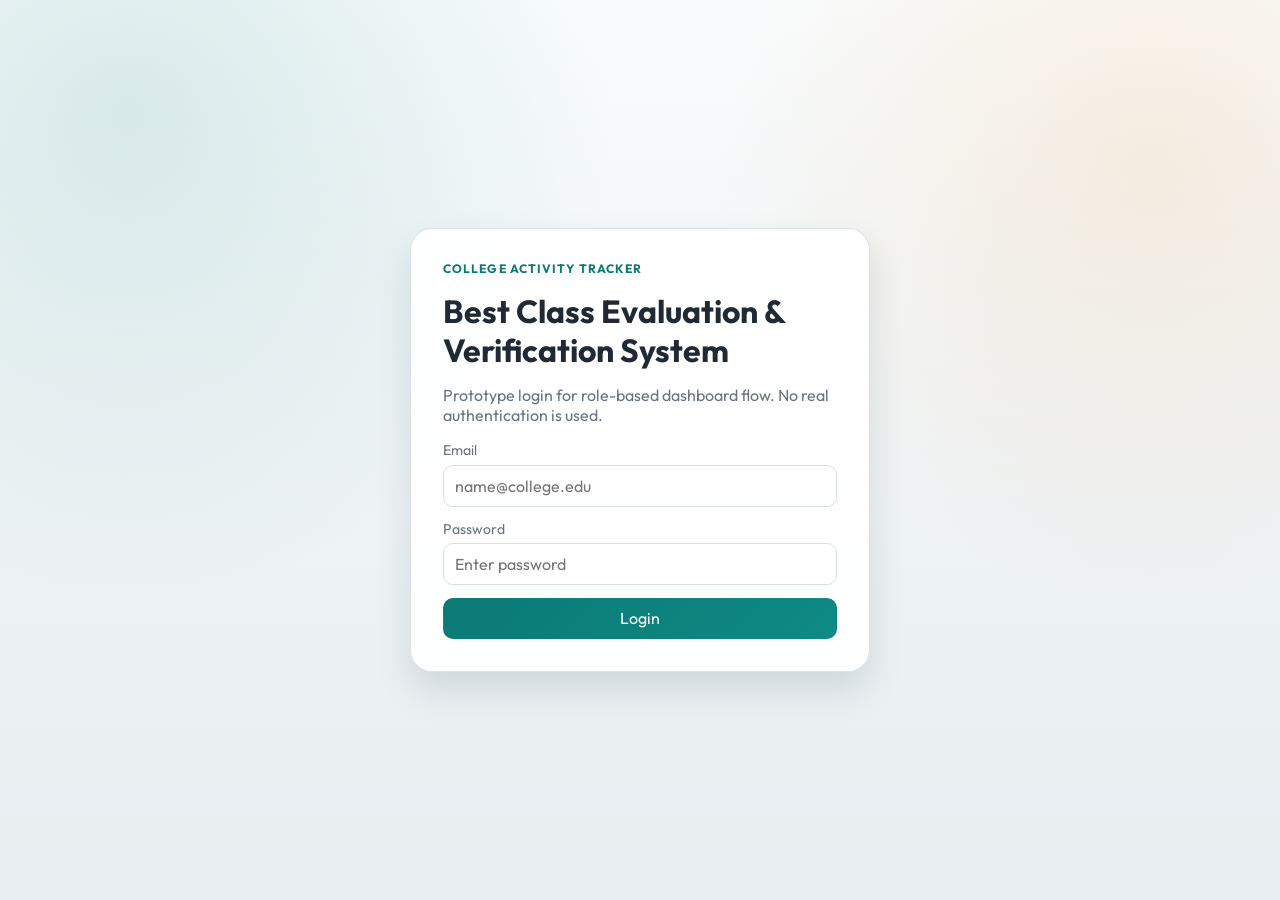
==== index.html @ 15ebf062 "demo ready" ====
<!DOCTYPE html>
<html lang="en">
<head>
  <meta charset="UTF-8" />
  <meta name="viewport" content="width=device-width, initial-scale=1.0" />
  <title>Best Class Evaluation & Verification System</title>
  <link rel="stylesheet" href="style.css" />
</head>
<body>
  <div id="login-screen" class="login-screen">
    <div class="login-card">
      <p class="eyebrow">College Activity Tracker</p>
      <h1>Best Class Evaluation &amp; Verification System</h1>
      <p class="muted">Prototype login for role-based dashboard flow. No real authentication is used.</p>

      <form id="login-form" class="stack-form">
        <div class="field">
          <label for="login-email">Email</label>
          <input id="login-email" name="email" type="email" placeholder="name@college.edu" required />
        </div>

        <div class="field">
          <label for="login-password">Password</label>
          <input id="login-password" name="password" type="password" placeholder="Enter password" required />
        </div>

        <button type="submit" class="btn primary full">Login</button>
      </form>
    </div>
  </div>

  <div id="app-shell" class="app-shell hidden">
    <aside id="sidebar" class="sidebar">
      <div class="brand">
        <div class="brand-mark">BC</div>
        <div>
          <h2>Best Class</h2>
          <p>Evaluation Panel</p>
        </div>
      </div>

      <nav class="sidebar-nav">
        <ul id="sidebar-nav"></ul>
      </nav>

      <div class="sidebar-foot">
        <p id="sidebar-role-label">Student</p>
      </div>
    </aside>

    <div class="main-shell">
      <header class="topbar">
        <button id="menu-toggle" class="menu-toggle" type="button" aria-label="Toggle sidebar">
          <span></span>
          <span></span>
          <span></span>
        </button>

        <div class="topbar-title">
          <h2 id="topbar-heading">Dashboard</h2>
          <p id="topbar-subheading">Role-based prototype mode</p>
        </div>

        <div class="topbar-controls">
          <div class="field compact">
            <label for="role-switcher">Role</label>
            <select id="role-switcher">
              <option value="student">Student</option>
              <option value="teacher">Class Teacher</option>
              <option value="evaluator">Evaluator</option>
              <option value="admin">Admin</option>
              <option value="hod">HOD / IQAC</option>
            </select>
          </div>

          <button id="logout-btn" type="button" class="btn ghost">Logout</button>
        </div>
      </header>

      <main id="page-content" class="page-content"></main>
    </div>
  </div>

  <div id="toast-container" class="toast-container"></div>
  <script src="script.js"></script>
</body>
</html>
---- style.css ----
@import url("https://fonts.googleapis.com/css2?family=Outfit:wght@400;500;600;700&display=swap");

:root {
  --bg: #eff4f5;
  --panel: #ffffff;
  --panel-soft: #f6fafb;
  --text: #1f2a34;
  --text-soft: #667481;
  --primary: #0b7a75;
  --primary-dark: #075f5b;
  --accent: #ef9b3f;
  --danger: #c84545;
  --warn: #c88b15;
  --success: #1e8c56;
  --border: #d7e0e4;
  --shadow: 0 18px 36px rgba(11, 36, 52, 0.12);
}

* {
  box-sizing: border-box;
}

html,
body {
  margin: 0;
  min-height: 100%;
}

body {
  font-family: "Outfit", "Segoe UI", Tahoma, sans-serif;
  color: var(--text);
  background:
    radial-gradient(circle at 10% 12%, rgba(9, 122, 117, 0.13), transparent 35%),
    radial-gradient(circle at 90% 18%, rgba(239, 155, 63, 0.14), transparent 32%),
    linear-gradient(180deg, #f9fcfd 0%, #edf2f4 65%, #e8eef1 100%);
}

.hidden {
  display: none !important;
}

h1,
h2,
h3,
h4,
p {
  margin: 0;
}

.muted {
  color: var(--text-soft);
}

.eyebrow {
  text-transform: uppercase;
  letter-spacing: 0.09em;
  font-size: 0.76rem;
  font-weight: 700;
  color: var(--primary);
}

.login-screen {
  min-height: 100vh;
  display: grid;
  place-items: center;
  padding: 1.4rem;
}

.login-card {
  width: min(460px, 100%);
  padding: 2rem;
  background: rgba(255, 255, 255, 0.95);
  border-radius: 22px;
  border: 1px solid rgba(215, 224, 228, 0.9);
  box-shadow: var(--shadow);
  display: grid;
  gap: 1rem;
}

.login-card h1 {
  font-size: clamp(1.35rem, 2.6vw, 2rem);
  line-height: 1.2;
}

.app-shell {
  min-height: 100vh;
  display: grid;
  grid-template-columns: 280px 1fr;
}

.sidebar {
  padding: 1.3rem;
  background:
    linear-gradient(165deg, #0d2f43 0%, #0c3f52 45%, #11626a 100%);
  color: #f5fbff;
  display: grid;
  grid-template-rows: auto 1fr auto;
  gap: 1.4rem;
  border-right: 1px solid rgba(255, 255, 255, 0.08);
}

.brand {
  display: flex;
  align-items: center;
  gap: 0.8rem;
}

.brand-mark {
  width: 42px;
  height: 42px;
  border-radius: 12px;
  display: grid;
  place-items: center;
  font-weight: 700;
  color: #05323a;
  background: linear-gradient(140deg, #9fe6df, #ffe2c0);
}

.brand h2 {
  font-size: 1.02rem;
}

.brand p {
  font-size: 0.84rem;
  opacity: 0.78;
}

.sidebar-nav ul {
  list-style: none;
  margin: 0;
  padding: 0;
  display: grid;
  gap: 0.6rem;
}

.nav-item {
  width: 100%;
  border: 1px solid transparent;
  border-radius: 12px;
  background: rgba(255, 255, 255, 0.05);
  color: #e7f7ff;
  font: inherit;
  text-align: left;
  padding: 0.8rem 0.9rem;
  cursor: pointer;
  transition: 0.22s ease;
}

.nav-item:hover {
  background: rgba(255, 255, 255, 0.13);
}

.nav-item.active {
  border-color: rgba(255, 255, 255, 0.35);
  background: rgba(255, 255, 255, 0.2);
  color: #ffffff;
}

.sidebar-foot {
  border: 1px solid rgba(255, 255, 255, 0.2);
  border-radius: 12px;
  padding: 0.75rem;
  font-size: 0.92rem;
  color: #dcf6ff;
}

.main-shell {
  display: grid;
  grid-template-rows: auto 1fr;
}

.topbar {
  position: sticky;
  top: 0;
  z-index: 10;
  display: flex;
  align-items: center;
  justify-content: space-between;
  gap: 1rem;
  padding: 0.9rem 1.3rem;
  border-bottom: 1px solid var(--border);
  background: rgba(253, 255, 255, 0.95);
  backdrop-filter: blur(8px);
}

.topbar-title h2 {
  font-size: clamp(1rem, 2.3vw, 1.35rem);
}

.topbar-title p {
  color: var(--text-soft);
  font-size: 0.88rem;
}

.topbar-controls {
  display: flex;
  align-items: end;
  gap: 0.75rem;
}

.menu-toggle {
  width: 42px;
  height: 42px;
  border-radius: 10px;
  border: 1px solid var(--border);
  background: #ffffff;
  display: none;
  flex-direction: column;
  justify-content: center;
  gap: 4px;
  padding: 0.45rem;
  cursor: pointer;
}

.menu-toggle span {
  display: block;
  width: 100%;
  height: 2px;
  background: #24455d;
}

.page-content {
  padding: 1.3rem;
  display: grid;
  gap: 1rem;
}

.section-header {
  display: flex;
  align-items: center;
  justify-content: space-between;
  flex-wrap: wrap;
  gap: 0.6rem;
}

.section-header h1 {
  font-size: clamp(1.15rem, 2.3vw, 1.55rem);
}

.cards-grid {
  display: grid;
  gap: 0.9rem;
}

.stats-grid {
  grid-template-columns: repeat(auto-fit, minmax(160px, 1fr));
}

.two-panel-grid {
  grid-template-columns: repeat(auto-fit, minmax(280px, 1fr));
}

.stat-card {
  background: var(--panel);
  border: 1px solid var(--border);
  border-radius: 16px;
  padding: 0.95rem;
  box-shadow: 0 8px 18px rgba(17, 55, 80, 0.07);
}

.stat-card p {
  color: var(--text-soft);
  font-size: 0.9rem;
}

.stat-card h3 {
  margin-top: 0.4rem;
  font-size: 1.5rem;
}

.panel {
  background: var(--panel);
  border: 1px solid var(--border);
  border-radius: 16px;
  padding: 1rem;
  box-shadow: 0 10px 20px rgba(18, 50, 73, 0.06);
}

.panel-head {
  display: flex;
  align-items: center;
  justify-content: space-between;
  flex-wrap: wrap;
  gap: 0.7rem;
  margin-bottom: 0.8rem;
}

.stack-form {
  display: grid;
  gap: 0.8rem;
}

.stack-form.two-col {
  grid-template-columns: repeat(2, minmax(140px, 1fr));
}

.stack-form.two-col .full-span {
  grid-column: 1 / -1;
}

.field {
  display: grid;
  gap: 0.36rem;
}

.field label {
  font-size: 0.88rem;
  color: var(--text-soft);
}

.field input,
.field textarea,
.field select {
  width: 100%;
  font: inherit;
  border: 1px solid var(--border);
  border-radius: 10px;
  background: #ffffff;
  color: var(--text);
  padding: 0.62rem 0.68rem;
}

.field input:focus,
.field textarea:focus,
.field select:focus {
  outline: none;
  border-color: rgba(11, 122, 117, 0.7);
  box-shadow: 0 0 0 4px rgba(11, 122, 117, 0.14);
}

.field textarea {
  min-height: 96px;
  resize: vertical;
}

.field.compact {
  min-width: 190px;
}

.btn {
  font: inherit;
  border: 1px solid transparent;
  border-radius: 10px;
  padding: 0.58rem 0.95rem;
  cursor: pointer;
  transition: 0.2s ease;
}

.btn.full {
  width: 100%;
}

.btn.primary {
  background: linear-gradient(135deg, var(--primary), #0f8a85);
  color: #ffffff;
}

.btn.primary:hover {
  filter: brightness(1.05);
}

.btn.ghost {
  background: #ffffff;
  border-color: var(--border);
  color: #1f3445;
}

.btn.success {
  background: #e4f5eb;
  border-color: #c8ebd7;
  color: #11683d;
}

.btn.danger {
  background: #fde9e9;
  border-color: #f4c7c7;
  color: #9c2f2f;
}

.btn.warn {
  background: #fef2df;
  border-color: #f7ddb1;
  color: #9b6d11;
}

.button-row {
  display: flex;
  align-items: center;
  gap: 0.52rem;
  flex-wrap: wrap;
}

.table-wrap {
  width: 100%;
  overflow-x: auto;
}

table {
  width: 100%;
  border-collapse: collapse;
}

thead th {
  background: #f3f8fa;
  color: #415564;
  text-align: left;
  padding: 0.72rem;
  font-size: 0.85rem;
  font-weight: 600;
  border-bottom: 1px solid var(--border);
}

tbody td {
  padding: 0.74rem;
  border-bottom: 1px solid #edf1f4;
  font-size: 0.95rem;
}

.empty-row,
.empty-state {
  color: var(--text-soft);
  text-align: center;
  padding: 1rem;
}

.submission-grid {
  display: grid;
  grid-template-columns: repeat(auto-fit, minmax(280px, 1fr));
  gap: 0.9rem;
}

.submission-card {
  border: 1px solid var(--border);
  border-radius: 15px;
  padding: 0.9rem;
  display: grid;
  gap: 0.65rem;
  background: linear-gradient(160deg, #ffffff, #fbfdff);
}

.submission-head {
  display: flex;
  align-items: start;
  justify-content: space-between;
  gap: 0.8rem;
}

.submission-head h4 {
  font-size: 1rem;
}

.meta-list {
  display: grid;
  gap: 0.35rem;
  color: #465969;
  font-size: 0.92rem;
}

.status-pill {
  border-radius: 999px;
  font-size: 0.76rem;
  font-weight: 600;
  padding: 0.22rem 0.64rem;
  display: inline-block;
  white-space: nowrap;
}

.status-approved {
  background: #e3f7ea;
  color: #157043;
}

.status-rejected {
  background: #fde7e7;
  color: #a53030;
}

.status-pending {
  background: #fff4da;
  color: #92620f;
}

.status-correction {
  background: #f0ecff;
  color: #5644a2;
}

.status-neutral {
  background: #ecf2f5;
  color: #536573;
}

.leaderboard {
  display: grid;
  gap: 0.55rem;
}

.leaderboard-row {
  border: 1px solid var(--border);
  border-radius: 14px;
  padding: 0.72rem;
  display: grid;
  grid-template-columns: 52px 1fr auto;
  align-items: center;
  gap: 0.8rem;
  background: #ffffff;
}

.leaderboard-row.top-1 {
  border-color: #ebd08f;
  background: linear-gradient(140deg, #fff9e8, #fffef5);
}

.leaderboard-row.top-2 {
  border-color: #ccd8de;
  background: linear-gradient(140deg, #f4f8fa, #ffffff);
}

.leaderboard-row.top-3 {
  border-color: #e5c4a0;
  background: linear-gradient(140deg, #fff4ea, #ffffff);
}

.rank-badge {
  width: 38px;
  height: 38px;
  border-radius: 10px;
  display: grid;
  place-items: center;
  background: #edf4f8;
  color: #24475d;
  font-weight: 700;
}

.leaderboard-metric {
  text-align: right;
  color: #3f5361;
  font-size: 0.92rem;
}

.toast-container {
  position: fixed;
  top: 1rem;
  right: 1rem;
  z-index: 40;
  display: grid;
  gap: 0.45rem;
}

.toast {
  min-width: 230px;
  max-width: 350px;
  border-radius: 10px;
  border: 1px solid var(--border);
  background: #ffffff;
  color: #1f3445;
  padding: 0.6rem 0.78rem;
  box-shadow: 0 10px 20px rgba(17, 42, 60, 0.16);
  transform: translateY(-6px);
  opacity: 0;
  transition: 0.2s ease;
}

.toast.show {
  transform: translateY(0);
  opacity: 1;
}

.toast-success {
  border-left: 4px solid var(--success);
}

.toast-error {
  border-left: 4px solid var(--danger);
}

.toast-warning {
  border-left: 4px solid var(--warn);
}

.toast-info {
  border-left: 4px solid var(--primary);
}

@media (max-width: 960px) {
  .app-shell {
    grid-template-columns: 1fr;
  }

  .sidebar {
    position: fixed;
    top: 0;
    bottom: 0;
    left: 0;
    width: min(85vw, 295px);
    z-index: 24;
    transform: translateX(-103%);
    transition: 0.28s ease;
  }

  .sidebar.open {
    transform: translateX(0);
  }

  .menu-toggle {
    display: flex;
  }

  .topbar {
    padding: 0.82rem 1rem;
  }

  .page-content {
    padding: 1rem;
  }
}

@media (max-width: 700px) {
  .topbar {
    flex-wrap: wrap;
  }

  .topbar-controls {
    width: 100%;
    justify-content: space-between;
  }

  .field.compact {
    min-width: 145px;
  }

  .stack-form.two-col {
    grid-template-columns: 1fr;
  }

  .leaderboard-row {
    grid-template-columns: 44px 1fr;
  }

  .leaderboard-metric {
    grid-column: 1 / -1;
    text-align: left;
  }
}
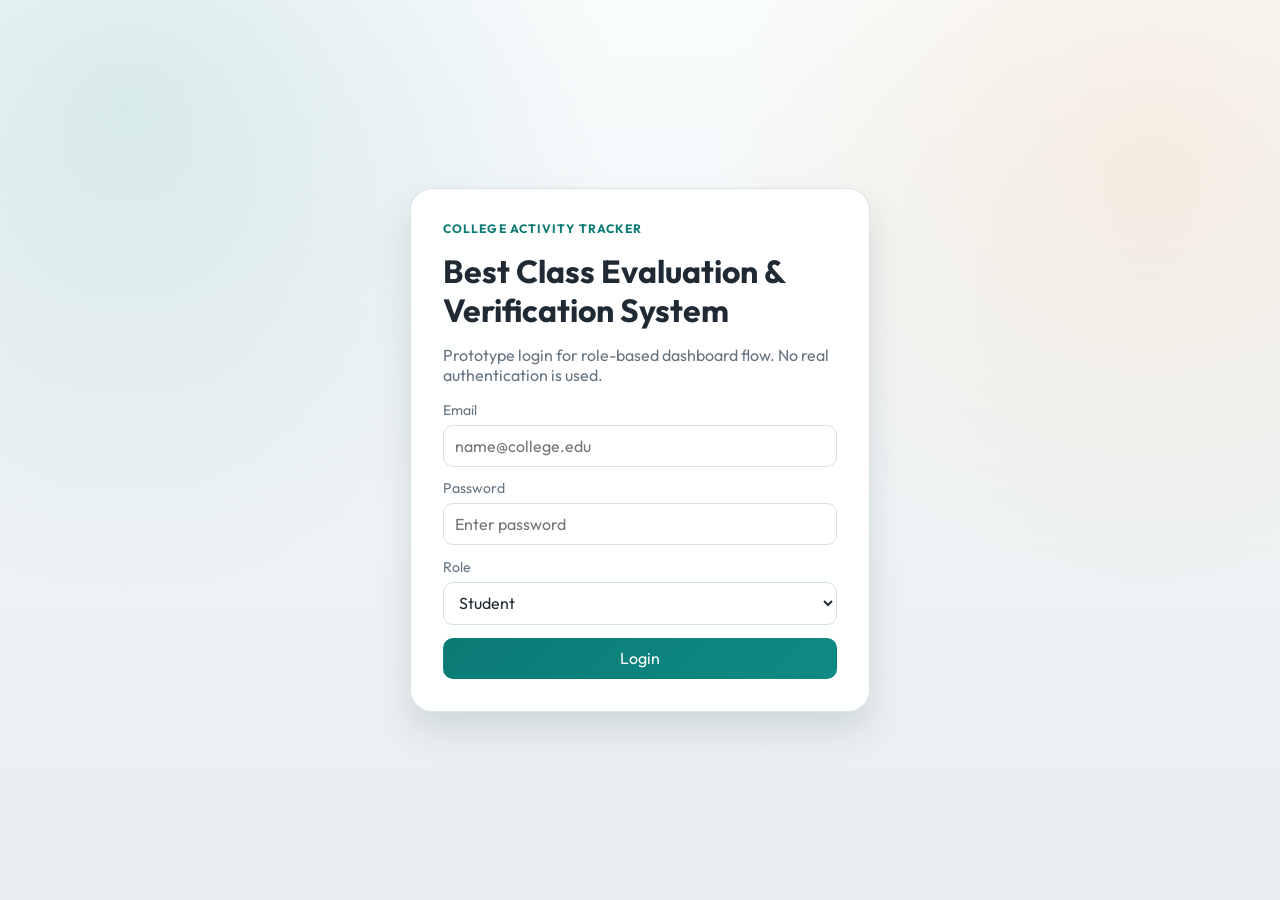
==== commit 3800d360: "Role position changed to login page" ====
--- a/index.html
+++ b/index.html
@@ -22,6 +22,17 @@
         <div class="field">
           <label for="login-password">Password</label>
           <input id="login-password" name="password" type="password" placeholder="Enter password" required />
+        </div>
+
+        <div class="field">
+          <label for="login-role">Role</label>
+          <select id="login-role" name="role" required>
+            <option value="student">Student</option>
+            <option value="teacher">Class Teacher</option>
+            <option value="evaluator">Evaluator</option>
+            <option value="admin">Admin</option>
+            <option value="hod">HOD / IQAC</option>
+          </select>
         </div>
 
         <button type="submit" class="btn primary full">Login</button>
@@ -62,17 +73,6 @@
         </div>
 
         <div class="topbar-controls">
-          <div class="field compact">
-            <label for="role-switcher">Role</label>
-            <select id="role-switcher">
-              <option value="student">Student</option>
-              <option value="teacher">Class Teacher</option>
-              <option value="evaluator">Evaluator</option>
-              <option value="admin">Admin</option>
-              <option value="hod">HOD / IQAC</option>
-            </select>
-          </div>
-
           <button id="logout-btn" type="button" class="btn ghost">Logout</button>
         </div>
       </header>
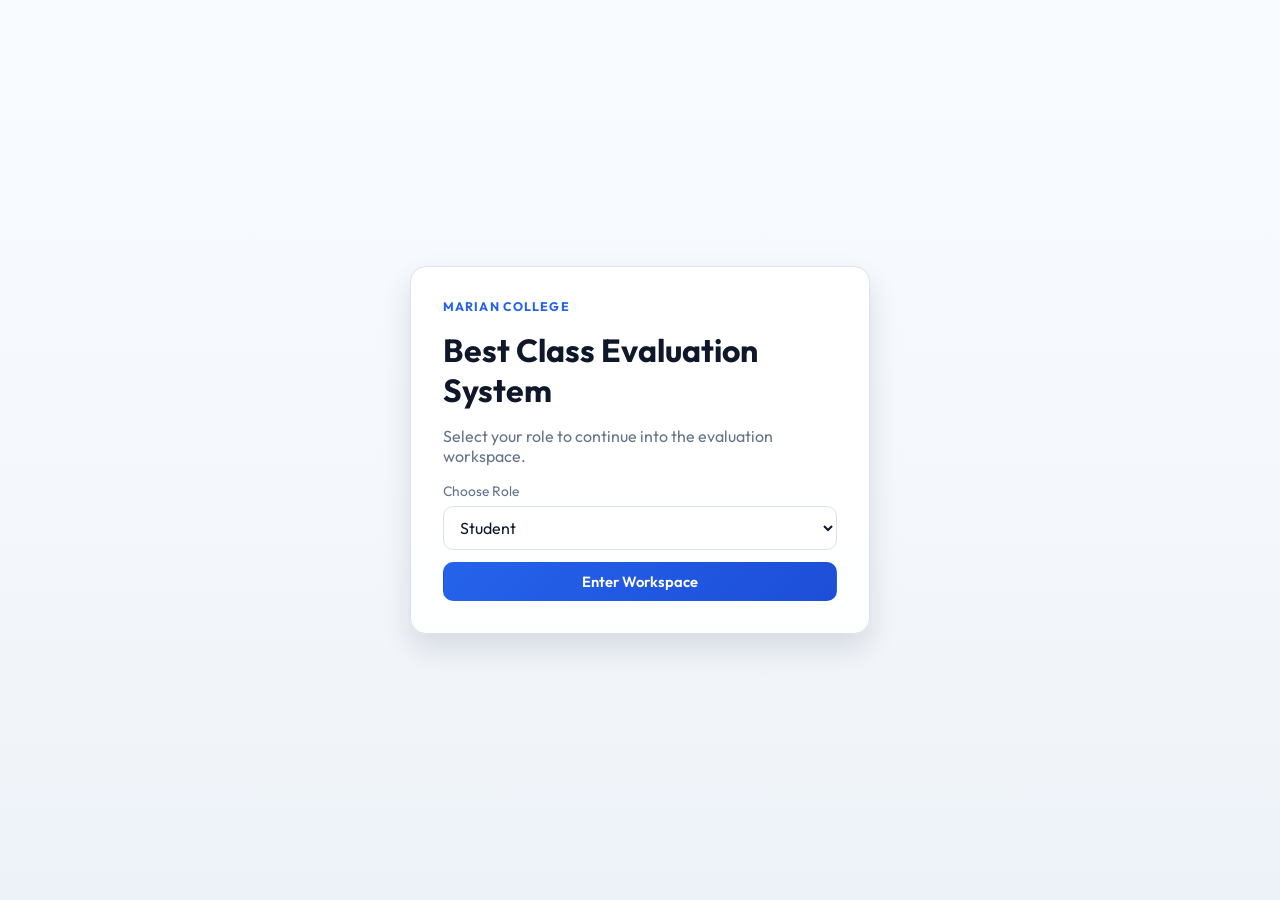
==== commit 4a8f6c67: "student and evaluator modifyed and spilted the files" ====
--- a/index.html
+++ b/index.html
@@ -9,24 +9,14 @@
 <body>
   <div id="login-screen" class="login-screen">
     <div class="login-card">
-      <p class="eyebrow">College Activity Tracker</p>
-      <h1>Best Class Evaluation &amp; Verification System</h1>
-      <p class="muted">Prototype login for role-based dashboard flow. No real authentication is used.</p>
+      <p class="eyebrow">Marian College</p>
+      <h1>Best Class Evaluation System</h1>
+      <p class="muted">Select your role to continue into the evaluation workspace.</p>
 
       <form id="login-form" class="stack-form">
         <div class="field">
-          <label for="login-email">Email</label>
-          <input id="login-email" name="email" type="email" placeholder="name@college.edu" required />
-        </div>
-
-        <div class="field">
-          <label for="login-password">Password</label>
-          <input id="login-password" name="password" type="password" placeholder="Enter password" required />
-        </div>
-
-        <div class="field">
-          <label for="login-role">Role</label>
-          <select id="login-role" name="role" required>
+          <label for="login-role">Choose Role</label>
+          <select id="login-role" name="role">
             <option value="student">Student</option>
             <option value="teacher">Class Teacher</option>
             <option value="evaluator">Evaluator</option>
@@ -35,53 +25,14 @@
           </select>
         </div>
 
-        <button type="submit" class="btn primary full">Login</button>
+        <button type="submit" class="btn primary full">Enter Workspace</button>
       </form>
     </div>
   </div>
 
-  <div id="app-shell" class="app-shell hidden">
-    <aside id="sidebar" class="sidebar">
-      <div class="brand">
-        <div class="brand-mark">BC</div>
-        <div>
-          <h2>Best Class</h2>
-          <p>Evaluation Panel</p>
-        </div>
-      </div>
-
-      <nav class="sidebar-nav">
-        <ul id="sidebar-nav"></ul>
-      </nav>
-
-      <div class="sidebar-foot">
-        <p id="sidebar-role-label">Student</p>
-      </div>
-    </aside>
-
-    <div class="main-shell">
-      <header class="topbar">
-        <button id="menu-toggle" class="menu-toggle" type="button" aria-label="Toggle sidebar">
-          <span></span>
-          <span></span>
-          <span></span>
-        </button>
-
-        <div class="topbar-title">
-          <h2 id="topbar-heading">Dashboard</h2>
-          <p id="topbar-subheading">Role-based prototype mode</p>
-        </div>
-
-        <div class="topbar-controls">
-          <button id="logout-btn" type="button" class="btn ghost">Logout</button>
-        </div>
-      </header>
-
-      <main id="page-content" class="page-content"></main>
-    </div>
-  </div>
-
-  <div id="toast-container" class="toast-container"></div>
+  <script src="data.js"></script>
+  <script src="page-bootstrap.js"></script>
+  <script src="index.js"></script>
   <script src="script.js"></script>
 </body>
-</html>+</html>
--- a/style.css
+++ b/style.css
@@ -1,19 +1,38 @@
-@import url("https://fonts.googleapis.com/css2?family=Outfit:wght@400;500;600;700&display=swap");
+@import url("https://fonts.googleapis.com/css2?family=Outfit:wght@400;500;600;700;800&display=swap");
 
 :root {
-  --bg: #eff4f5;
-  --panel: #ffffff;
-  --panel-soft: #f6fafb;
-  --text: #1f2a34;
-  --text-soft: #667481;
-  --primary: #0b7a75;
-  --primary-dark: #075f5b;
-  --accent: #ef9b3f;
-  --danger: #c84545;
-  --warn: #c88b15;
-  --success: #1e8c56;
-  --border: #d7e0e4;
-  --shadow: 0 18px 36px rgba(11, 36, 52, 0.12);
+  --color-bg: #f4f7fb;
+  --color-bg-soft: #eef2f8;
+  --color-surface: #ffffff;
+  --color-surface-soft: #f8fafe;
+  --color-sidebar: #0f172a;
+  --color-sidebar-muted: #94a3b8;
+  --color-sidebar-active: #1e293b;
+  --color-text: #0f172a;
+  --color-text-soft: #64748b;
+  --color-border: #dbe3ef;
+  --color-primary: #2563eb;
+  --color-primary-strong: #1d4ed8;
+  --color-success: #16a34a;
+  --color-warning: #f59e0b;
+  --color-danger: #dc2626;
+  --color-correction: #ea580c;
+
+  --shadow-xs: 0 2px 8px rgba(15, 23, 42, 0.06);
+  --shadow-sm: 0 8px 18px rgba(15, 23, 42, 0.08);
+  --shadow-md: 0 14px 30px rgba(15, 23, 42, 0.12);
+
+  --radius-sm: 10px;
+  --radius-md: 14px;
+  --radius-lg: 16px;
+
+  --space-1: 4px;
+  --space-2: 8px;
+  --space-3: 12px;
+  --space-4: 16px;
+  --space-5: 20px;
+  --space-6: 24px;
+  --space-8: 32px;
 }
 
 * {
@@ -28,11 +47,8 @@
 
 body {
   font-family: "Outfit", "Segoe UI", Tahoma, sans-serif;
-  color: var(--text);
-  background:
-    radial-gradient(circle at 10% 12%, rgba(9, 122, 117, 0.13), transparent 35%),
-    radial-gradient(circle at 90% 18%, rgba(239, 155, 63, 0.14), transparent 32%),
-    linear-gradient(180deg, #f9fcfd 0%, #edf2f4 65%, #e8eef1 100%);
+  color: var(--color-text);
+  background: linear-gradient(180deg, #f8fbff 0%, var(--color-bg) 58%, #edf2f8 100%);
 }
 
 .hidden {
@@ -48,38 +64,38 @@
 }
 
 .muted {
-  color: var(--text-soft);
+  color: var(--color-text-soft);
 }
 
 .eyebrow {
   text-transform: uppercase;
   letter-spacing: 0.09em;
-  font-size: 0.76rem;
-  font-weight: 700;
-  color: var(--primary);
+  font-size: 0.78rem;
+  font-weight: 700;
+  color: var(--color-primary);
 }
 
 .login-screen {
   min-height: 100vh;
   display: grid;
   place-items: center;
-  padding: 1.4rem;
+  padding: var(--space-6);
 }
 
 .login-card {
   width: min(460px, 100%);
-  padding: 2rem;
-  background: rgba(255, 255, 255, 0.95);
-  border-radius: 22px;
-  border: 1px solid rgba(215, 224, 228, 0.9);
-  box-shadow: var(--shadow);
-  display: grid;
-  gap: 1rem;
+  background: rgba(255, 255, 255, 0.96);
+  border: 1px solid var(--color-border);
+  border-radius: var(--radius-lg);
+  box-shadow: var(--shadow-md);
+  padding: var(--space-8);
+  display: grid;
+  gap: var(--space-4);
+  animation: fadeUp 0.35s ease;
 }
 
 .login-card h1 {
-  font-size: clamp(1.35rem, 2.6vw, 2rem);
-  line-height: 1.2;
+  font-size: clamp(1.35rem, 2.8vw, 2rem);
 }
 
 .app-shell {
@@ -89,20 +105,19 @@
 }
 
 .sidebar {
-  padding: 1.3rem;
-  background:
-    linear-gradient(165deg, #0d2f43 0%, #0c3f52 45%, #11626a 100%);
-  color: #f5fbff;
+  background: var(--color-sidebar);
+  color: #e2e8f0;
+  padding: var(--space-5);
   display: grid;
   grid-template-rows: auto 1fr auto;
-  gap: 1.4rem;
-  border-right: 1px solid rgba(255, 255, 255, 0.08);
+  gap: var(--space-6);
+  border-right: 1px solid rgba(148, 163, 184, 0.2);
 }
 
 .brand {
   display: flex;
   align-items: center;
-  gap: 0.8rem;
+  gap: var(--space-3);
 }
 
 .brand-mark {
@@ -112,17 +127,18 @@
   display: grid;
   place-items: center;
   font-weight: 700;
-  color: #05323a;
-  background: linear-gradient(140deg, #9fe6df, #ffe2c0);
+  color: #eff6ff;
+  background: linear-gradient(145deg, #2563eb, #06b6d4);
 }
 
 .brand h2 {
   font-size: 1.02rem;
+  color: #f8fafc;
 }
 
 .brand p {
   font-size: 0.84rem;
-  opacity: 0.78;
+  color: var(--color-sidebar-muted);
 }
 
 .sidebar-nav ul {
@@ -130,38 +146,54 @@
   margin: 0;
   padding: 0;
   display: grid;
-  gap: 0.6rem;
+  gap: var(--space-2);
 }
 
 .nav-item {
   width: 100%;
   border: 1px solid transparent;
-  border-radius: 12px;
-  background: rgba(255, 255, 255, 0.05);
-  color: #e7f7ff;
+  border-radius: var(--radius-sm);
+  background: transparent;
+  color: #cbd5e1;
   font: inherit;
   text-align: left;
-  padding: 0.8rem 0.9rem;
+  padding: 0.72rem 0.8rem;
+  display: flex;
+  align-items: center;
+  gap: 0.65rem;
   cursor: pointer;
   transition: 0.22s ease;
 }
 
 .nav-item:hover {
-  background: rgba(255, 255, 255, 0.13);
+  background: rgba(148, 163, 184, 0.14);
+  color: #f8fafc;
 }
 
 .nav-item.active {
-  border-color: rgba(255, 255, 255, 0.35);
-  background: rgba(255, 255, 255, 0.2);
-  color: #ffffff;
+  background: var(--color-sidebar-active);
+  border-color: rgba(148, 163, 184, 0.4);
+  color: #f8fafc;
+}
+
+.nav-icon {
+  width: 24px;
+  height: 24px;
+  border-radius: 7px;
+  border: 1px solid rgba(148, 163, 184, 0.5);
+  display: grid;
+  place-items: center;
+  font-size: 0.72rem;
+  font-weight: 700;
 }
 
 .sidebar-foot {
-  border: 1px solid rgba(255, 255, 255, 0.2);
-  border-radius: 12px;
-  padding: 0.75rem;
-  font-size: 0.92rem;
-  color: #dcf6ff;
+  border: 1px solid rgba(148, 163, 184, 0.32);
+  border-radius: var(--radius-sm);
+  padding: 0.72rem;
+  font-size: 0.88rem;
+  color: #cbd5e1;
+  background: rgba(15, 23, 42, 0.5);
 }
 
 .main-shell {
@@ -172,15 +204,15 @@
 .topbar {
   position: sticky;
   top: 0;
-  z-index: 10;
+  z-index: 12;
   display: flex;
   align-items: center;
   justify-content: space-between;
-  gap: 1rem;
-  padding: 0.9rem 1.3rem;
-  border-bottom: 1px solid var(--border);
-  background: rgba(253, 255, 255, 0.95);
-  backdrop-filter: blur(8px);
+  gap: var(--space-4);
+  padding: 0.9rem var(--space-6);
+  border-bottom: 1px solid var(--color-border);
+  background: rgba(255, 255, 255, 0.92);
+  backdrop-filter: blur(10px);
 }
 
 .topbar-title h2 {
@@ -188,110 +220,265 @@
 }
 
 .topbar-title p {
-  color: var(--text-soft);
-  font-size: 0.88rem;
+  color: var(--color-text-soft);
+  font-size: 0.86rem;
 }
 
 .topbar-controls {
   display: flex;
-  align-items: end;
-  gap: 0.75rem;
+  align-items: center;
+  gap: var(--space-3);
+}
+
+.role-badge {
+  border-radius: 999px;
+  padding: 0.34rem 0.7rem;
+  font-size: 0.78rem;
+  font-weight: 700;
+  border: 1px solid transparent;
+}
+
+.role-student {
+  color: #1d4ed8;
+  background: #dbeafe;
+  border-color: #bfdbfe;
+}
+
+.role-teacher {
+  color: #166534;
+  background: #dcfce7;
+  border-color: #bbf7d0;
+}
+
+.role-evaluator {
+  color: #7c2d12;
+  background: #ffedd5;
+  border-color: #fed7aa;
+}
+
+.role-admin {
+  color: #5b21b6;
+  background: #ede9fe;
+  border-color: #ddd6fe;
+}
+
+.role-hod {
+  color: #0f766e;
+  background: #ccfbf1;
+  border-color: #99f6e4;
 }
 
 .menu-toggle {
-  width: 42px;
-  height: 42px;
+  width: 40px;
+  height: 40px;
   border-radius: 10px;
-  border: 1px solid var(--border);
-  background: #ffffff;
+  border: 1px solid var(--color-border);
+  background: #fff;
   display: none;
   flex-direction: column;
   justify-content: center;
   gap: 4px;
-  padding: 0.45rem;
+  padding: 0.4rem;
   cursor: pointer;
 }
 
 .menu-toggle span {
-  display: block;
   width: 100%;
   height: 2px;
-  background: #24455d;
+  background: #334155;
 }
 
 .page-content {
-  padding: 1.3rem;
-  display: grid;
-  gap: 1rem;
+  padding: var(--space-6);
+}
+
+.page-stack {
+  width: min(1120px, 100%);
+  margin: 0 auto;
+  display: grid;
+  gap: var(--space-5);
+  animation: fadeIn 0.28s ease;
 }
 
 .section-header {
+  display: flex;
+  align-items: center;
+  justify-content: space-between;
+  gap: var(--space-3);
+  flex-wrap: wrap;
+}
+
+.section-header h1 {
+  font-size: clamp(1.15rem, 2.2vw, 1.55rem);
+}
+
+.cards-grid {
+  display: grid;
+  gap: var(--space-4);
+}
+
+.stats-grid {
+  grid-template-columns: repeat(auto-fit, minmax(180px, 1fr));
+}
+
+.two-panel-grid {
+  grid-template-columns: repeat(auto-fit, minmax(280px, 1fr));
+}
+
+.stat-card,
+.panel,
+.chart-card {
+  background: var(--color-surface);
+  border: 1px solid var(--color-border);
+  border-radius: var(--radius-md);
+  box-shadow: var(--shadow-xs);
+}
+
+.stat-card {
+  padding: var(--space-4);
+}
+
+.stat-card p {
+  font-size: 0.84rem;
+  color: var(--color-text-soft);
+}
+
+.stat-card h3 {
+  margin-top: 0.38rem;
+  font-size: 1.48rem;
+}
+
+.panel {
+  padding: var(--space-5);
+}
+
+.progress-overview {
+  display: grid;
+  gap: var(--space-3);
+}
+
+.progress-line {
+  font-size: 1.08rem;
+  color: #0f172a;
+}
+
+.progress-pills {
+  display: flex;
+  flex-wrap: wrap;
+  gap: var(--space-2);
+}
+
+.simple-progress-track {
+  width: 100%;
+  height: 10px;
+  border-radius: 999px;
+  background: #e2e8f0;
+  overflow: hidden;
+}
+
+.simple-progress-fill {
+  height: 100%;
+  background: #0f172a;
+  border-radius: inherit;
+}
+
+.progress-pill {
+  display: inline-flex;
+  align-items: center;
+  border-radius: 999px;
+  padding: 0.3rem 0.72rem;
+  font-size: 0.82rem;
+  font-weight: 700;
+  border: 1px solid transparent;
+}
+
+.progress-pill-complete {
+  color: #166534;
+  background: #dcfce7;
+  border-color: #bbf7d0;
+}
+
+.progress-pill-remaining {
+  color: #334155;
+  background: #f1f5f9;
+  border-color: #dbe3ef;
+}
+
+.checklist-panel {
+  display: grid;
+  gap: var(--space-2);
+}
+
+.checklist {
+  margin: 0;
+  padding: 0;
+  list-style: none;
+  display: grid;
+  gap: var(--space-2);
+}
+
+.checklist-item {
+  display: flex;
+  align-items: center;
+  gap: var(--space-2);
+  border: 1px solid #e2e8f0;
+  border-radius: var(--radius-sm);
+  background: #fff;
+  padding: 0.58rem 0.7rem;
+}
+
+.check-symbol {
+  width: 24px;
+  height: 24px;
+  border-radius: 999px;
+  display: grid;
+  place-items: center;
+  font-size: 0.78rem;
+  font-weight: 700;
+  background: #f8fafc;
+  color: #0f172a;
+  border: 1px solid #dbe3ef;
+  flex: 0 0 auto;
+}
+
+.check-label {
+  font-weight: 600;
+}
+
+.check-done {
+  margin-left: auto;
+  border-radius: 999px;
+  border: 1px solid #bbf7d0;
+  background: #dcfce7;
+  color: #166534;
+  padding: 0.18rem 0.52rem;
+  font-size: 0.72rem;
+  font-weight: 700;
+}
+
+.mini-add-btn {
+  margin-left: auto;
+  min-width: 38px;
+  padding: 0.36rem 0.4rem;
+  font-weight: 700;
+}
+
+.panel-head {
   display: flex;
   align-items: center;
   justify-content: space-between;
   flex-wrap: wrap;
-  gap: 0.6rem;
-}
-
-.section-header h1 {
-  font-size: clamp(1.15rem, 2.3vw, 1.55rem);
-}
-
-.cards-grid {
-  display: grid;
-  gap: 0.9rem;
-}
-
-.stats-grid {
-  grid-template-columns: repeat(auto-fit, minmax(160px, 1fr));
-}
-
-.two-panel-grid {
-  grid-template-columns: repeat(auto-fit, minmax(280px, 1fr));
-}
-
-.stat-card {
-  background: var(--panel);
-  border: 1px solid var(--border);
-  border-radius: 16px;
-  padding: 0.95rem;
-  box-shadow: 0 8px 18px rgba(17, 55, 80, 0.07);
-}
-
-.stat-card p {
-  color: var(--text-soft);
-  font-size: 0.9rem;
-}
-
-.stat-card h3 {
-  margin-top: 0.4rem;
-  font-size: 1.5rem;
-}
-
-.panel {
-  background: var(--panel);
-  border: 1px solid var(--border);
-  border-radius: 16px;
-  padding: 1rem;
-  box-shadow: 0 10px 20px rgba(18, 50, 73, 0.06);
-}
-
-.panel-head {
-  display: flex;
-  align-items: center;
-  justify-content: space-between;
-  flex-wrap: wrap;
-  gap: 0.7rem;
-  margin-bottom: 0.8rem;
+  gap: var(--space-3);
+  margin-bottom: var(--space-4);
 }
 
 .stack-form {
   display: grid;
-  gap: 0.8rem;
+  gap: var(--space-3);
 }
 
 .stack-form.two-col {
-  grid-template-columns: repeat(2, minmax(140px, 1fr));
+  grid-template-columns: repeat(2, minmax(150px, 1fr));
 }
 
 .stack-form.two-col .full-span {
@@ -300,12 +487,12 @@
 
 .field {
   display: grid;
-  gap: 0.36rem;
+  gap: 0.35rem;
 }
 
 .field label {
-  font-size: 0.88rem;
-  color: var(--text-soft);
+  font-size: 0.86rem;
+  color: var(--color-text-soft);
 }
 
 .field input,
@@ -313,37 +500,83 @@
 .field select {
   width: 100%;
   font: inherit;
-  border: 1px solid var(--border);
+  border: 1px solid var(--color-border);
   border-radius: 10px;
-  background: #ffffff;
-  color: var(--text);
-  padding: 0.62rem 0.68rem;
+  background: #fff;
+  color: var(--color-text);
+  padding: 0.62rem 0.72rem;
+  transition: 0.2s ease;
 }
 
 .field input:focus,
 .field textarea:focus,
 .field select:focus {
   outline: none;
-  border-color: rgba(11, 122, 117, 0.7);
-  box-shadow: 0 0 0 4px rgba(11, 122, 117, 0.14);
+  border-color: rgba(37, 99, 235, 0.64);
+  box-shadow: 0 0 0 4px rgba(37, 99, 235, 0.16);
 }
 
 .field textarea {
-  min-height: 96px;
+  min-height: 94px;
   resize: vertical;
 }
 
-.field.compact {
-  min-width: 190px;
+.criteria-rule-card {
+  border: 1px solid #cfe0f7;
+  border-radius: var(--radius-sm);
+  background: #f8fbff;
+  padding: var(--space-4);
+  display: grid;
+  gap: var(--space-2);
+}
+
+.criteria-rule-card h3 {
+  margin-top: var(--space-2);
+  font-size: 1rem;
+}
+
+.criteria-rule-card p {
+  color: #334155;
+  font-size: 0.92rem;
+}
+
+.criteria-chip {
+  display: inline-flex;
+  align-items: center;
+  width: fit-content;
+  border-radius: 999px;
+  border: 1px solid #bfdbfe;
+  background: #dbeafe;
+  color: #1d4ed8;
+  padding: 0.2rem 0.56rem;
+  font-size: 0.74rem;
+  font-weight: 700;
+}
+
+.button-row {
+  display: flex;
+  align-items: center;
+  gap: var(--space-2);
+  flex-wrap: wrap;
 }
 
 .btn {
-  font: inherit;
   border: 1px solid transparent;
   border-radius: 10px;
-  padding: 0.58rem 0.95rem;
+  padding: 0.57rem 0.92rem;
+  font: inherit;
+  font-size: 0.92rem;
+  font-weight: 600;
   cursor: pointer;
-  transition: 0.2s ease;
+  transition: transform 0.18s ease, filter 0.18s ease, background 0.18s ease;
+}
+
+.btn:hover {
+  transform: translateY(-1px);
+}
+
+.btn:active {
+  transform: translateY(0);
 }
 
 .btn.full {
@@ -351,8 +584,8 @@
 }
 
 .btn.primary {
-  background: linear-gradient(135deg, var(--primary), #0f8a85);
-  color: #ffffff;
+  background: linear-gradient(135deg, var(--color-primary), var(--color-primary-strong));
+  color: #fff;
 }
 
 .btn.primary:hover {
@@ -360,229 +593,394 @@
 }
 
 .btn.ghost {
-  background: #ffffff;
-  border-color: var(--border);
-  color: #1f3445;
+  background: #fff;
+  border-color: var(--color-border);
+  color: #0f172a;
 }
 
 .btn.success {
-  background: #e4f5eb;
-  border-color: #c8ebd7;
-  color: #11683d;
+  background: #dcfce7;
+  border-color: #bbf7d0;
+  color: #166534;
 }
 
 .btn.danger {
-  background: #fde9e9;
-  border-color: #f4c7c7;
-  color: #9c2f2f;
+  background: #fee2e2;
+  border-color: #fecaca;
+  color: #991b1b;
 }
 
 .btn.warn {
-  background: #fef2df;
-  border-color: #f7ddb1;
-  color: #9b6d11;
-}
-
-.button-row {
-  display: flex;
-  align-items: center;
-  gap: 0.52rem;
-  flex-wrap: wrap;
+  background: #ffedd5;
+  border-color: #fed7aa;
+  color: #9a3412;
 }
 
 .table-wrap {
   width: 100%;
   overflow-x: auto;
+  border-radius: 12px;
+  border: 1px solid var(--color-border);
 }
 
 table {
   width: 100%;
   border-collapse: collapse;
+  min-width: 680px;
+  background: #fff;
+}
+
+.compact-table table {
+  min-width: 760px;
 }
 
 thead th {
-  background: #f3f8fa;
-  color: #415564;
+  background: var(--color-surface-soft);
+  color: #334155;
   text-align: left;
-  padding: 0.72rem;
-  font-size: 0.85rem;
-  font-weight: 600;
-  border-bottom: 1px solid var(--border);
+  font-size: 0.82rem;
+  font-weight: 700;
+  padding: 0.76rem;
+  border-bottom: 1px solid var(--color-border);
 }
 
 tbody td {
-  padding: 0.74rem;
-  border-bottom: 1px solid #edf1f4;
-  font-size: 0.95rem;
+  padding: 0.78rem;
+  border-bottom: 1px solid #edf2f7;
+  font-size: 0.92rem;
+}
+
+tbody tr:hover {
+  background: #f8fbff;
 }
 
 .empty-row,
 .empty-state {
-  color: var(--text-soft);
   text-align: center;
+  color: var(--color-text-soft);
   padding: 1rem;
 }
 
+.status-pill,
+.grade-badge {
+  border-radius: 999px;
+  display: inline-block;
+  padding: 0.24rem 0.64rem;
+  font-size: 0.75rem;
+  font-weight: 700;
+  white-space: nowrap;
+}
+
+.status-approved {
+  color: #166534;
+  background: #dcfce7;
+}
+
+.status-pending {
+  color: #92400e;
+  background: #fef3c7;
+}
+
+.status-rejected {
+  color: #991b1b;
+  background: #fee2e2;
+}
+
+.status-correction {
+  color: #9a3412;
+  background: #ffedd5;
+}
+
+.status-neutral {
+  color: #334155;
+  background: #e2e8f0;
+}
+
+.grade-a-plus,
+.grade-a,
+.grade-b-plus,
+.grade-b,
+.grade-c,
+.grade-d {
+  color: #0f172a;
+  background: #e2e8f0;
+}
+
+.grade-a-plus,
+.grade-a {
+  background: #dcfce7;
+}
+
+.grade-b-plus,
+.grade-b {
+  background: #fef3c7;
+}
+
+.grade-c,
+.grade-d {
+  background: #fee2e2;
+}
+
 .submission-grid {
   display: grid;
   grid-template-columns: repeat(auto-fit, minmax(280px, 1fr));
-  gap: 0.9rem;
+  gap: var(--space-4);
+}
+
+.submission-card,
+.department-card {
+  border: 1px solid var(--color-border);
+  border-radius: var(--radius-md);
+  background: #fff;
+  box-shadow: var(--shadow-xs);
 }
 
 .submission-card {
-  border: 1px solid var(--border);
-  border-radius: 15px;
-  padding: 0.9rem;
-  display: grid;
-  gap: 0.65rem;
-  background: linear-gradient(160deg, #ffffff, #fbfdff);
+  padding: var(--space-4);
+  display: grid;
+  gap: var(--space-3);
 }
 
 .submission-head {
   display: flex;
-  align-items: start;
   justify-content: space-between;
-  gap: 0.8rem;
-}
-
-.submission-head h4 {
-  font-size: 1rem;
+  gap: var(--space-3);
 }
 
 .meta-list {
   display: grid;
-  gap: 0.35rem;
-  color: #465969;
-  font-size: 0.92rem;
-}
-
-.status-pill {
+  gap: 0.28rem;
+  color: #334155;
+  font-size: 0.9rem;
+}
+
+.department-grid {
+  display: grid;
+  gap: var(--space-3);
+}
+
+.department-card.flex-row {
+  display: flex;
+  align-items: center;
+  justify-content: space-between;
+  padding: var(--space-4);
+  gap: var(--space-3);
+}
+
+.dept-col {
+  flex: 1 1 0;
+}
+
+.dept-name {
+  font-size: 1.02rem;
+  font-weight: 700;
+}
+
+.dept-stats {
+  color: var(--color-text-soft);
+  text-align: center;
+}
+
+.dept-action {
+  text-align: right;
+}
+
+.chart-card {
+  padding: var(--space-5);
+  display: grid;
+  gap: var(--space-3);
+}
+
+.progress-list {
+  display: grid;
+  gap: 0.6rem;
+}
+
+.progress-row {
+  display: grid;
+  gap: 0.32rem;
+}
+
+.progress-meta {
+  display: flex;
+  justify-content: space-between;
+  font-size: 0.84rem;
+  color: #475569;
+}
+
+.progress-track {
+  width: 100%;
+  height: 10px;
   border-radius: 999px;
-  font-size: 0.76rem;
-  font-weight: 600;
-  padding: 0.22rem 0.64rem;
-  display: inline-block;
-  white-space: nowrap;
-}
-
-.status-approved {
-  background: #e3f7ea;
-  color: #157043;
-}
-
-.status-rejected {
-  background: #fde7e7;
-  color: #a53030;
-}
-
-.status-pending {
-  background: #fff4da;
-  color: #92620f;
-}
-
-.status-correction {
-  background: #f0ecff;
-  color: #5644a2;
-}
-
-.status-neutral {
-  background: #ecf2f5;
-  color: #536573;
+  background: #e2e8f0;
+  overflow: hidden;
+}
+
+.progress-fill {
+  height: 100%;
+  border-radius: inherit;
+  background: linear-gradient(90deg, #2563eb, #38bdf8);
+}
+
+.progress-score,
+.progress-approved {
+  background: linear-gradient(90deg, #16a34a, #22c55e);
+}
+
+.progress-pending {
+  background: linear-gradient(90deg, #f59e0b, #fbbf24);
+}
+
+.progress-rejected {
+  background: linear-gradient(90deg, #dc2626, #f87171);
+}
+
+.progress-correction {
+  background: linear-gradient(90deg, #ea580c, #fb923c);
 }
 
 .leaderboard {
   display: grid;
-  gap: 0.55rem;
+  gap: var(--space-3);
 }
 
 .leaderboard-row {
-  border: 1px solid var(--border);
-  border-radius: 14px;
-  padding: 0.72rem;
-  display: grid;
-  grid-template-columns: 52px 1fr auto;
-  align-items: center;
-  gap: 0.8rem;
-  background: #ffffff;
+  border: 1px solid var(--color-border);
+  border-radius: var(--radius-md);
+  padding: 0.84rem;
+  display: grid;
+  grid-template-columns: auto 1fr auto;
+  gap: var(--space-3);
+  align-items: center;
+  background: #fff;
+}
+
+.leaderboard-rank {
+  min-width: 62px;
+  display: grid;
+  place-items: center;
+  border-radius: 10px;
+  padding: 0.35rem;
+  background: #f1f5f9;
+  font-weight: 700;
 }
 
 .leaderboard-row.top-1 {
-  border-color: #ebd08f;
-  background: linear-gradient(140deg, #fff9e8, #fffef5);
+  border-color: #f4d88b;
+  background: linear-gradient(140deg, #fff9e7, #ffffff);
 }
 
 .leaderboard-row.top-2 {
-  border-color: #ccd8de;
-  background: linear-gradient(140deg, #f4f8fa, #ffffff);
+  border-color: #d9e2ec;
+  background: linear-gradient(140deg, #f7fafc, #ffffff);
 }
 
 .leaderboard-row.top-3 {
-  border-color: #e5c4a0;
-  background: linear-gradient(140deg, #fff4ea, #ffffff);
-}
-
-.rank-badge {
-  width: 38px;
-  height: 38px;
-  border-radius: 10px;
-  display: grid;
-  place-items: center;
-  background: #edf4f8;
-  color: #24475d;
-  font-weight: 700;
+  border-color: #edd2b7;
+  background: linear-gradient(140deg, #fff5eb, #ffffff);
+}
+
+.leaderboard-main {
+  display: grid;
+  gap: 0.4rem;
 }
 
 .leaderboard-metric {
+  min-width: 150px;
+  font-size: 0.88rem;
+  color: #334155;
   text-align: right;
-  color: #3f5361;
-  font-size: 0.92rem;
 }
 
 .toast-container {
   position: fixed;
-  top: 1rem;
-  right: 1rem;
+  top: var(--space-5);
+  right: var(--space-5);
   z-index: 40;
   display: grid;
-  gap: 0.45rem;
+  gap: var(--space-2);
 }
 
 .toast {
-  min-width: 230px;
-  max-width: 350px;
+  min-width: 250px;
+  max-width: 360px;
   border-radius: 10px;
-  border: 1px solid var(--border);
-  background: #ffffff;
-  color: #1f3445;
-  padding: 0.6rem 0.78rem;
-  box-shadow: 0 10px 20px rgba(17, 42, 60, 0.16);
-  transform: translateY(-6px);
+  border: 1px solid var(--color-border);
+  background: #fff;
+  color: #0f172a;
+  padding: 0.66rem 0.8rem;
+  box-shadow: var(--shadow-sm);
   opacity: 0;
-  transition: 0.2s ease;
+  transform: translateY(-8px) scale(0.98);
+  transition: 0.22s ease;
 }
 
 .toast.show {
-  transform: translateY(0);
   opacity: 1;
+  transform: translateY(0) scale(1);
 }
 
 .toast-success {
-  border-left: 4px solid var(--success);
+  border-left: 4px solid var(--color-success);
+}
+
+.toast-warning {
+  border-left: 4px solid var(--color-warning);
 }
 
 .toast-error {
-  border-left: 4px solid var(--danger);
-}
-
-.toast-warning {
-  border-left: 4px solid var(--warn);
+  border-left: 4px solid var(--color-danger);
 }
 
 .toast-info {
-  border-left: 4px solid var(--primary);
-}
-
-@media (max-width: 960px) {
+  border-left: 4px solid var(--color-primary);
+}
+
+.modal {
+  position: fixed;
+  inset: 0;
+  z-index: 50;
+  background: rgba(15, 23, 42, 0.45);
+  display: grid;
+  place-items: center;
+  padding: var(--space-4);
+}
+
+.modal-card {
+  width: min(420px, 100%);
+  border-radius: var(--radius-md);
+  border: 1px solid var(--color-border);
+  background: #fff;
+  box-shadow: var(--shadow-md);
+  padding: var(--space-5);
+  display: grid;
+  gap: var(--space-3);
+  animation: fadeUp 0.2s ease;
+}
+
+@keyframes fadeIn {
+  from {
+    opacity: 0;
+  }
+
+  to {
+    opacity: 1;
+  }
+}
+
+@keyframes fadeUp {
+  from {
+    opacity: 0;
+    transform: translateY(8px);
+  }
+
+  to {
+    opacity: 1;
+    transform: translateY(0);
+  }
+}
+
+@media (max-width: 1024px) {
   .app-shell {
     grid-template-columns: 1fr;
   }
@@ -590,12 +988,12 @@
   .sidebar {
     position: fixed;
     top: 0;
+    left: 0;
     bottom: 0;
-    left: 0;
-    width: min(85vw, 295px);
-    z-index: 24;
-    transform: translateX(-103%);
-    transition: 0.28s ease;
+    width: min(84vw, 294px);
+    z-index: 25;
+    transform: translateX(-105%);
+    transition: 0.25s ease;
   }
 
   .sidebar.open {
@@ -605,19 +1003,12 @@
   .menu-toggle {
     display: flex;
   }
-
-  .topbar {
-    padding: 0.82rem 1rem;
-  }
-
-  .page-content {
-    padding: 1rem;
-  }
-}
-
-@media (max-width: 700px) {
+}
+
+@media (max-width: 760px) {
   .topbar {
     flex-wrap: wrap;
+    padding: 0.85rem var(--space-4);
   }
 
   .topbar-controls {
@@ -625,20 +1016,34 @@
     justify-content: space-between;
   }
 
-  .field.compact {
-    min-width: 145px;
+  .page-content {
+    padding: var(--space-4);
   }
 
   .stack-form.two-col {
     grid-template-columns: 1fr;
   }
 
+  .mini-add-btn {
+    min-width: 42px;
+  }
+
+  .department-card.flex-row {
+    flex-direction: column;
+    align-items: flex-start;
+  }
+
+  .dept-stats,
+  .dept-action {
+    text-align: left;
+    width: 100%;
+  }
+
   .leaderboard-row {
-    grid-template-columns: 44px 1fr;
+    grid-template-columns: 1fr;
   }
 
   .leaderboard-metric {
-    grid-column: 1 / -1;
     text-align: left;
   }
-}+}
